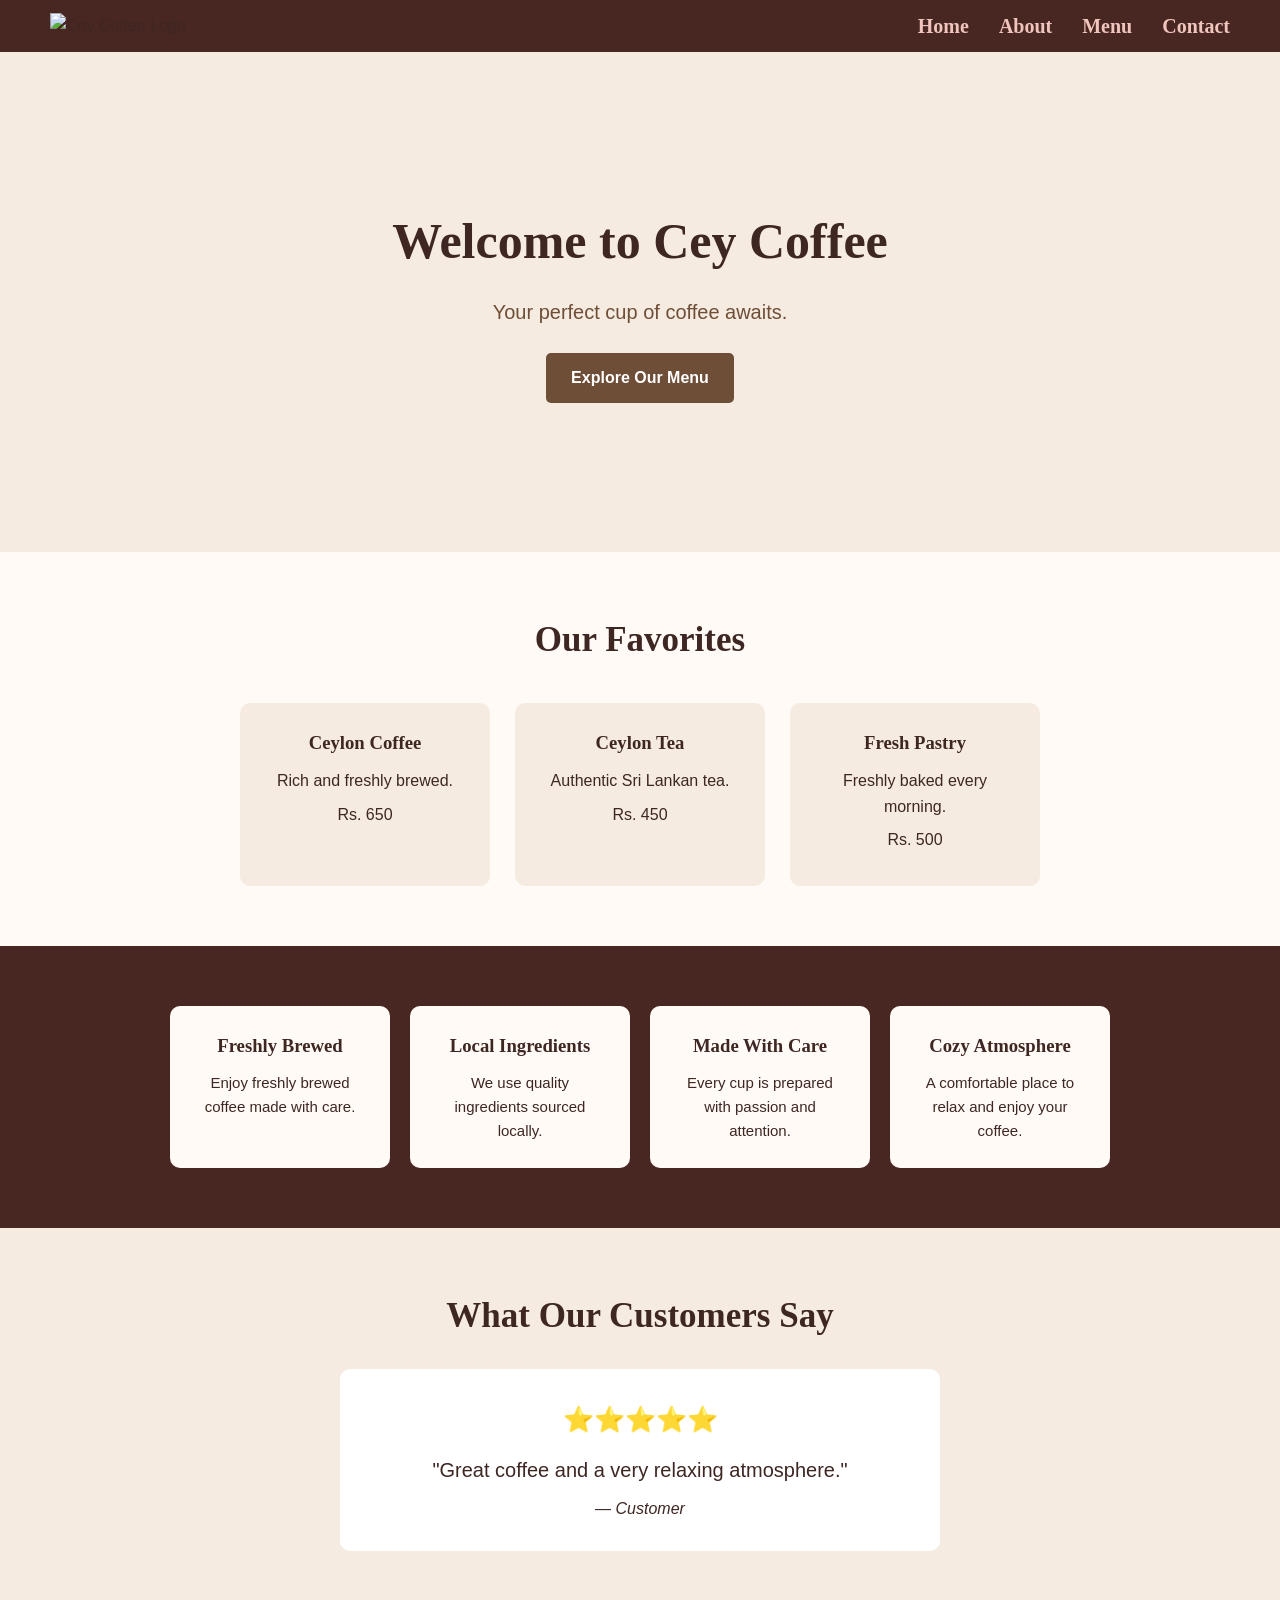
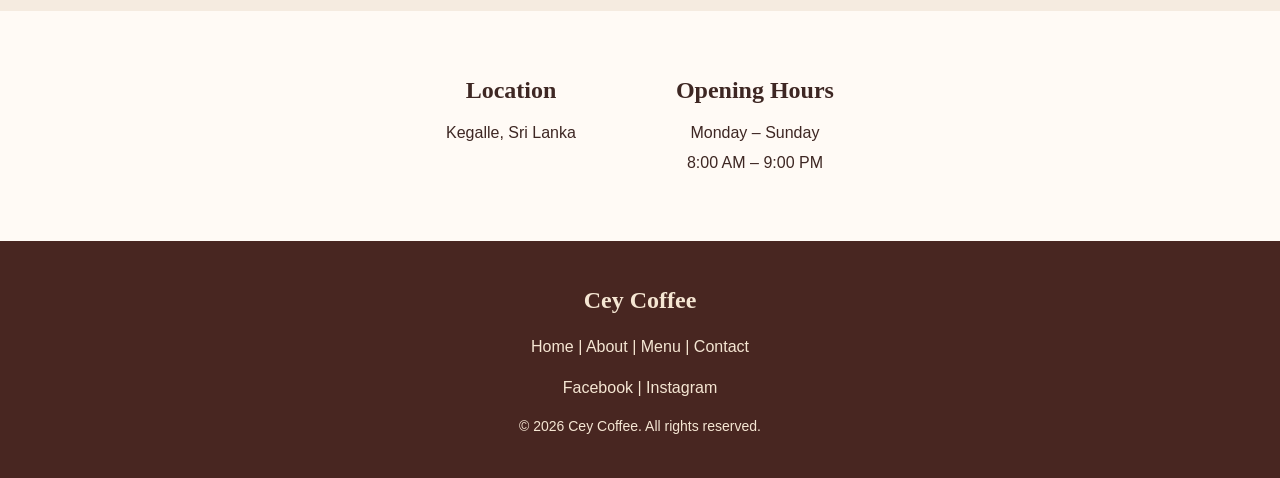
==== index.html @ d36662a2 "Add files via upload" ====
<!DOCTYPE html>
<html lang="en">
     <head></head>
<meta charset="UTF-8">
    <meta name="viewport" content="width=device-width, initial-scale=1.0">
    <title>Cey Coffee</title>
 
      <link rel="stylesheet" href="style.css">
    </head>
    <body>
      <nav>
        <div class="logo">
          <img src="pngtree-elegant-coffee-shop-logo-with-leaf-design-png-image_20624399.png" alt="Cey Coffee Logo">
        </div>
        <ul class="nav-links">
          <li><a href="index.html">Home</a></li>
          <li><a href="about.html">About</a></li>
          <li><a href="menu.html">Menu</a></li>
          <li><a href="contact.html">Contact</a></li>
        </ul>
      </nav>


      <section class="hero">
        <div class="hero-content">
          <h1>Welcome to Cey Coffee</h1>
          <p>Your perfect cup of coffee awaits.</p>
          <a href="menu.html" class="btn">Explore Our Menu</a>
           
        </div>
      </section>

      <section class="feathured">
        <section class="featured">
    <h2>Our Favorites</h2>

    <div class="products">

        <div class="product">
            <h3>Ceylon Coffee</h3>
            <p>Rich and freshly brewed.</p>
            <p>Rs. 650</p>
        </div>

        <div class="product">
            <h3>Ceylon Tea</h3>
            <p>Authentic Sri Lankan tea.</p>
            <p>Rs. 450</p>
        </div>

        <div class="product">
            <h3>Fresh Pastry</h3>
            <p>Freshly baked every morning.</p>
            <p>Rs. 500</p>
        </div>

    </div>
</section>

<section class="features">

    <div class="feature">
        <h3> Freshly Brewed</h3>
        <p>Enjoy freshly brewed coffee made with care.</p>
    </div>

    <div class="feature">
        <h3> Local Ingredients</h3>
        <p>We use quality ingredients sourced locally.</p>
    </div>

    <div class="feature">
        <h3> Made With Care</h3>
        <p>Every cup is prepared with passion and attention.</p>
    </div>

    <div class="feature">
        <h3> Cozy Atmosphere</h3>
        <p>A comfortable place to relax and enjoy your coffee.</p>
    </div>

</section>

<section class="testimonial">

    <h2>What Our Customers Say</h2>

    <div class="review">
        <p class="stars">⭐⭐⭐⭐⭐</p>

        <p class="review-text">
            "Great coffee and a very relaxing atmosphere."
        </p>

        <p class="customer">— Customer</p>
    </div>

</section>

<section class="location">

    <div class="location-info">
        <h2> Location</h2>
        <p>Kegalle, Sri Lanka</p>
    </div>

    <div class="opening-hours">
        <h2> Opening Hours</h2>
        <p>Monday – Sunday</p>
        <p>8:00 AM – 9:00 PM</p>
    </div>

</section>

      

<footer>
    <h2>Cey Coffee</h2>

    <nav>
        <a href="index.html">Home</a> |
        <a href="about.html">About</a> |
        <a href="menu.html">Menu</a> |
        <a href="contact.html">Contact</a>
    </nav>

    <div class="social-links">
        <a href="#">Facebook</a> |
        <a href="#">Instagram</a>
    </div>

    <p>&copy; 2026 Cey Coffee. All rights reserved.</p>

      </footer>
    </body>

</html>
---- style.css ----
/* =========================
   GENERAL
========================= */

* {
    margin: 0;
    padding: 0;
    box-sizing: border-box;
}

body {
    font-family: Arial, sans-serif;
    line-height: 1.6;
    color: #3e2723;
}


/* =========================
   NAVBAR
========================= */

nav {
    display: flex;
    flex-direction: row;
    justify-content: space-between;
    align-items: center;

    padding: 10px 50px;
    background-color: #482621;
}


/* Logo */

.logo img {
    width: 80px;
    height: auto;
}


/* Navigation links */

.nav-links {
    display: flex;
    flex-direction: row;
    gap: 30px;

    list-style: none;
    margin: 0;
    padding: 0;
}


/* Navigation text */

.nav-links a {
    color: #f0c5bd;
    text-decoration: none;

    font-family: Georgia, serif;
    font-size: 20px;
    font-weight: bold;
}


/* Navigation hover */

.nav-links a:hover {
    color: #d4a373;
}


/* =========================
   HERO
========================= */

.hero {
    height: 500px;

    display: flex;
    justify-content: center;
    align-items: center;

    text-align: center;

    background-color: #f5ebe0;
    
}

.hero-content h1 {
    font-family: Georgia, serif;
    font-size: 50px;

    color: #3e2723;

    margin-bottom: 15px;
}

.hero-content p {
    font-family: Arial, sans-serif;
    font-size: 20px;

    color: #6f4e37;

    margin-bottom: 25px;
}


/* Button */

.btn {
    display: inline-block;

    padding: 12px 25px;

    background-color: #6f4e37;
    color: white;

    text-decoration: none;

    font-family: Arial, sans-serif;
    font-weight: bold;

    border-radius: 5px;
}

.btn:hover {
    background-color: #3e2723;
}


/* =========================
   FEATURED PRODUCTS
========================= */

.featured {
    padding: 60px 50px;

    text-align: center;

    background-color: #fffaf5;
}

.featured h2 {
    font-family: Georgia, serif;
    font-size: 35px;

    margin-bottom: 35px;
}


/* Product container */

.products {
    display: flex;
    justify-content: center;

    gap: 25px;
}


/* Product card */

.product {
    width: 250px;

    padding: 25px;

    background-color: #f5ebe0;

    border-radius: 10px;
}

.product h3 {
    font-family: Georgia, serif;
    margin-bottom: 10px;
}

.product p {
    margin-bottom: 8px;
}


/* =========================
   FEATURES
========================= */

.features {
    display: flex;
    justify-content: center;

    gap: 20px;

    padding: 60px 50px;

    background-color: #482621;
}

.feature {
    width: 220px;

    padding: 25px;

    text-align: center;

    background-color: #fffaf5;

    border-radius: 10px;
}

.feature h3 {
    font-family: Georgia, serif;

    margin-bottom: 10px;
}

.feature p {
    font-size: 15px;
}


/* =========================
   TESTIMONIAL
========================= */

.testimonial {
    padding: 60px 30px;

    text-align: center;

    background-color: #f5ebe0;
}

.testimonial h2 {
    font-family: Georgia, serif;
    font-size: 35px;

    margin-bottom: 25px;
}

.review {
    max-width: 600px;

    margin: auto;

    padding: 30px;

    background-color: white;

    border-radius: 10px;
}

.stars {
    font-size: 25px;

    margin-bottom: 15px;
}

.review-text {
    font-size: 20px;

    margin-bottom: 10px;
}

.customer {
    font-style: italic;
}


/* =========================
   LOCATION
========================= */

.location {
    display: flex;
    justify-content: center;

    gap: 100px;

    padding: 60px 30px;

    text-align: center;

    background-color: #fffaf5;
}

.location h2 {
    font-family: Georgia, serif;

    margin-bottom: 10px;
}

.location p {
    margin-bottom: 5px;
}


/* =========================
   FOOTER
========================= */

footer {
    padding: 40px 30px;

    text-align: center;

    background-color: #482621;

    color: #f5e6d3;
}

footer h2 {
    font-family: Georgia, serif;

    margin-bottom: 15px;
}

footer nav {
    display: block;

    padding: 0;

    background-color: transparent;
}

footer nav a {
    color: #f5e6d3;

    text-decoration: none;
}

footer nav a:hover {
    color: #d4a373;
}

.social-links {
    margin: 15px 0;
}

.social-links a {
    color: #f5e6d3;

    text-decoration: none;
}

.social-links a:hover {
    color: #d4a373;
}

footer p {
    font-size: 14px;
}

/* =========================
   ABOUT HERO
========================= */

.about-hero {
    height: 350px;

    display: flex;
    flex-direction: column;
    justify-content: center;
    align-items: center;

    text-align: center;

    background-color: #f5ebe0;
}

.about-hero h1 {
    font-family: Georgia, serif;
    font-size: 45px;
    color: #3e2723;
    margin-bottom: 15px;
}

.about-hero p {
    font-size: 20px;
    color: #6f4e37;
}


/* =========================
   OUR STORY
========================= */

.about-story {
    display: flex;
    justify-content: center;
    align-items: center;

    gap: 60px;

    padding: 70px 50px;

    background-color: #fffaf5;
}

.about-text {
    max-width: 500px;
}

.about-text h2 {
    font-family: Georgia, serif;
    font-size: 35px;
    color: #3e2723;

    margin-bottom: 20px;
}

.about-text p {
    font-size: 17px;
    color: #6f4e37;

    margin-bottom: 15px;
}

.about-image img {
    width: 400px;
    height: 300px;

    object-fit: cover;

    border-radius: 12px;
}


/* =========================
   VALUES
========================= */

.values {
    padding: 70px 50px;

    text-align: center;

    background-color: #f5ebe0;
}

.values h2 {
    font-family: Georgia, serif;
    font-size: 35px;

    color: #3e2723;

    margin-bottom: 35px;
}

.value-container {
    display: flex;
    justify-content: center;

    gap: 25px;
}

.value {
    width: 250px;

    padding: 25px;

    background-color: white;

    border-radius: 10px;
}

.value h3 {
    font-family: Georgia, serif;
    color: #6f4e37;

    margin-bottom: 10px;
}

.value p {
    font-size: 15px;
    color: #555;
}

/* =========================
   MENU HERO
========================= */

.menu-hero {
    height: 300px;

    display: flex;
    flex-direction: column;
    justify-content: center;
    align-items: center;

    text-align: center;

    background-color: #f5ebe0;
}

.menu-hero h1 {
    font-family: Georgia, serif;
    font-size: 45px;
    color: #3e2723;
    margin-bottom: 10px;
}

.menu-hero p {
    font-size: 20px;
    color: #6f4e37;
}


/* =========================
   MENU SECTIONS
========================= */

.menu-section {
    padding: 60px 50px;

    text-align: center;

    background-color: #fffaf5;
}

.menu-section:nth-of-type(odd) {
    background-color: #f5ebe0;
}

.menu-section h2 {
    font-family: Georgia, serif;
    font-size: 32px;
    color: #3e2723;

    margin-bottom: 30px;
}


/* =========================
   MENU ITEMS
========================= */

.menu-items {
    display: flex;
    justify-content: center;

    gap: 25px;
}

.menu-item {
    width: 280px;

    padding: 25px;

    background-color: white;

    border-radius: 10px;

    box-shadow: 0 4px 10px rgba(0, 0, 0, 0.1);
}

.menu-item h3 {
    font-family: Georgia, serif;
    font-size: 22px;

    color: #6f4e37;

    margin-bottom: 10px;
}

.menu-item p {
    color: #555;

    margin-bottom: 15px;
}

.menu-item span {
    font-weight: bold;
    font-size: 18px;

    color: #482621;
}

/* =========================
   CONTACT HERO
========================= */

.contact-hero {
    height: 300px;

    display: flex;
    flex-direction: column;
    justify-content: center;
    align-items: center;

    text-align: center;

    background-color: #f5ebe0;
}

.contact-hero h1 {
    font-family: Georgia, serif;
    font-size: 45px;
    color: #3e2723;

    margin-bottom: 10px;
}

.contact-hero p {
    font-size: 20px;
    color: #6f4e37;
}


/* =========================
   CONTACT SECTION
========================= */

.contact-section {
    display: flex;
    justify-content: center;
    align-items: flex-start;

    gap: 60px;

    padding: 70px 50px;

    background-color: #fffaf5;
}


/* Contact information */

.contact-info {
    width: 400px;
}

.contact-info h2,
.contact-form h2 {
    font-family: Georgia, serif;
    font-size: 30px;

    color: #3e2723;

    margin-bottom: 25px;
}

.contact-info p {
    font-size: 17px;
    color: #6f4e37;

    margin-bottom: 12px;
}


/* =========================
   CONTACT FORM
========================= */

.contact-form {
    width: 450px;

    padding: 30px;

    background-color: #f5ebe0;

    border-radius: 10px;
}


/* Labels */

.contact-form label {
    display: block;

    margin-bottom: 5px;

    color: #3e2723;

    font-weight: bold;
}


/* Input and textarea */

.contact-form input,
.contact-form textarea {
    width: 100%;

    padding: 12px;

    margin-bottom: 18px;

    border: 1px solid #c9aaa0;
    border-radius: 5px;

    font-family: Arial, sans-serif;
    font-size: 16px;
}


/* Message box */

.contact-form textarea {
    resize: vertical;
}


/* Send button */

.contact-form button {
    padding: 12px 25px;

    border: none;
    border-radius: 5px;

    background-color: #6f4e37;
    color: white;

    font-size: 16px;
    font-weight: bold;

    cursor: pointer;
}


/* Button hover */

.contact-form button:hover {
    background-color: #3e2723;
}
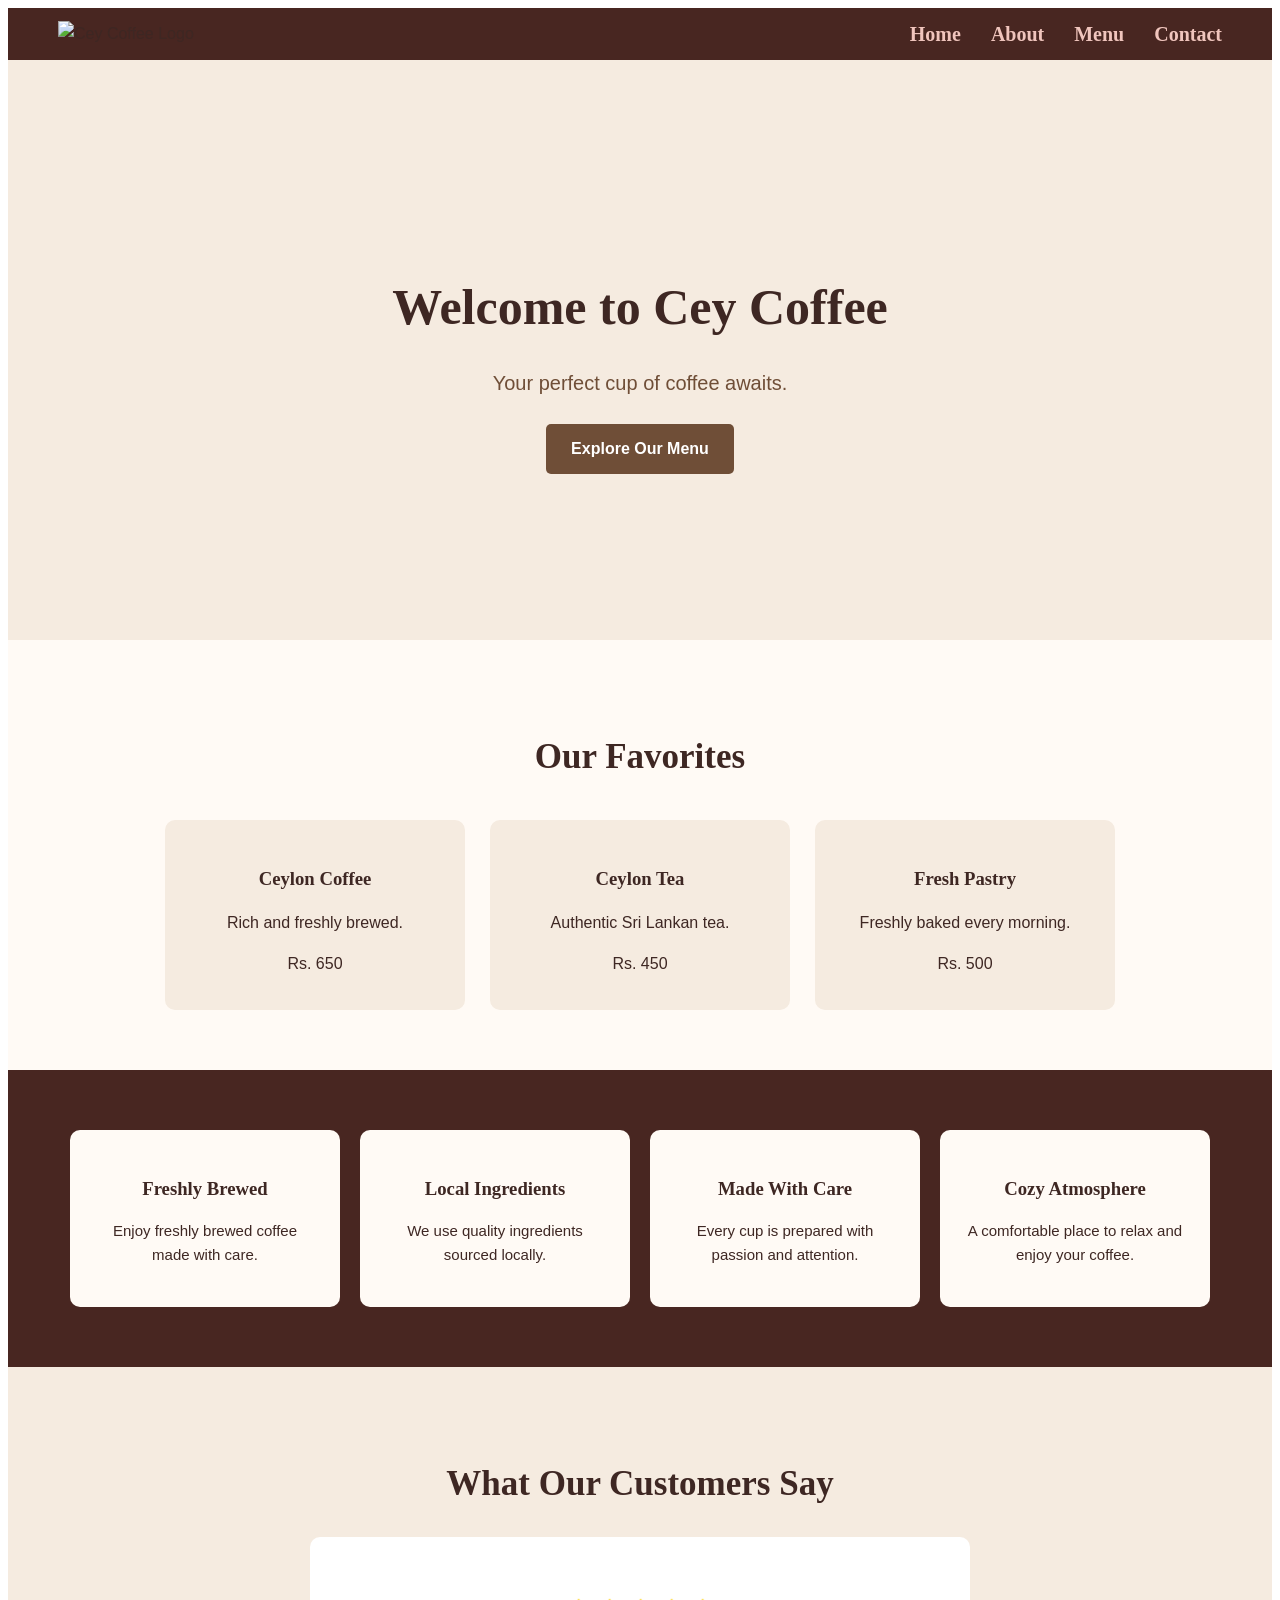
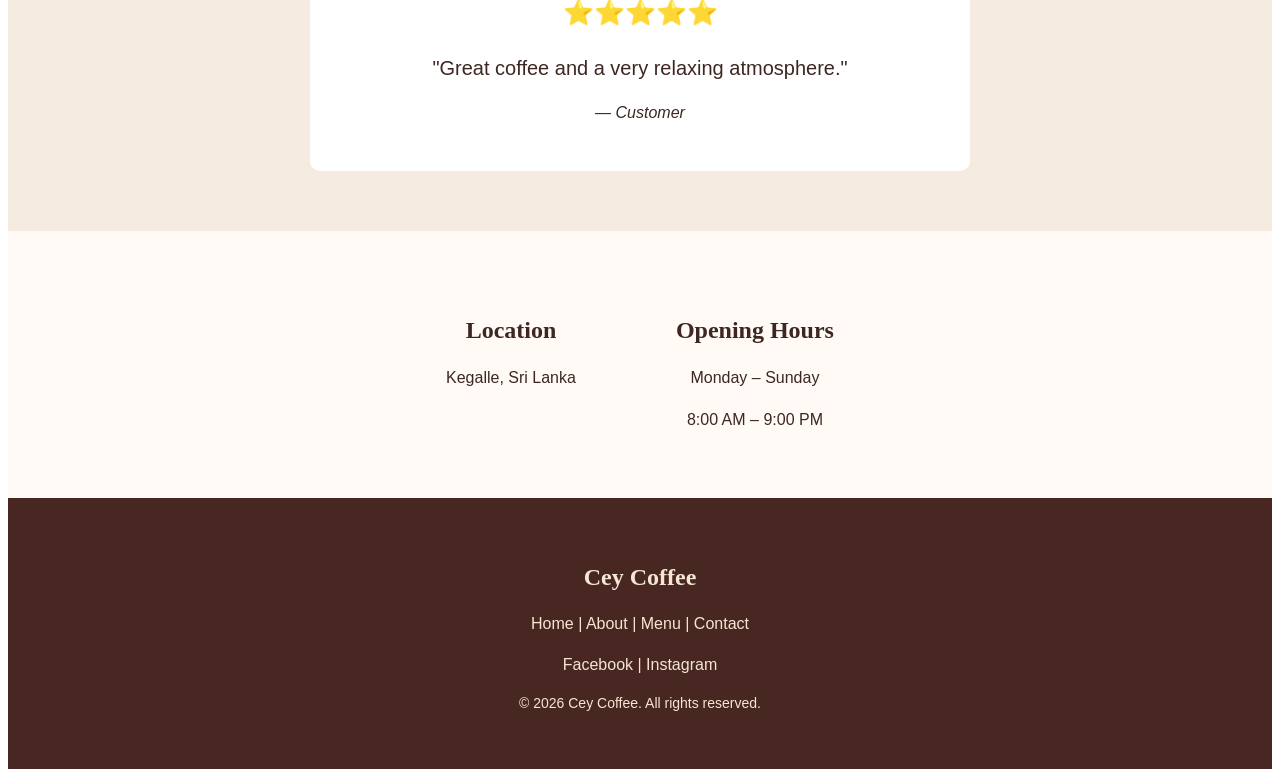
==== commit 3b9f3239: "Update index.html" ====
--- a/index.html
+++ b/index.html
@@ -1,6 +1,7 @@
 <!DOCTYPE html>
 <html lang="en">
-     <head></head>
+     <head>
+          <meta name="viewport" content="width=device-width, initial-scale=1.0">
 <meta charset="UTF-8">
     <meta name="viewport" content="width=device-width, initial-scale=1.0">
     <title>Cey Coffee</title>
--- a/style.css
+++ b/style.css
@@ -1,3 +1,4 @@
+```css
 /* =========================
    GENERAL
 ========================= */
@@ -8,10 +9,20 @@
     box-sizing: border-box;
 }
 
+html {
+    scroll-behavior: smooth;
+}
+
 body {
     font-family: Arial, sans-serif;
     line-height: 1.6;
     color: #3e2723;
+    overflow-x: hidden;
+}
+
+img {
+    max-width: 100%;
+    height: auto;
 }
 
 
@@ -21,25 +32,18 @@
 
 nav {
     display: flex;
-    flex-direction: row;
     justify-content: space-between;
     align-items: center;
 
     padding: 10px 50px;
     background-color: #482621;
 }
-
-
-/* Logo */
 
 .logo img {
     width: 80px;
     height: auto;
 }
 
-
-/* Navigation links */
-
 .nav-links {
     display: flex;
     flex-direction: row;
@@ -50,9 +54,6 @@
     padding: 0;
 }
 
-
-/* Navigation text */
-
 .nav-links a {
     color: #f0c5bd;
     text-decoration: none;
@@ -62,9 +63,6 @@
     font-weight: bold;
 }
 
-
-/* Navigation hover */
-
 .nav-links a:hover {
     color: #d4a373;
 }
@@ -75,7 +73,7 @@
 ========================= */
 
 .hero {
-    height: 500px;
+    min-height: 500px;
 
     display: flex;
     justify-content: center;
@@ -83,8 +81,13 @@
 
     text-align: center;
 
+    padding: 40px 20px;
+
     background-color: #f5ebe0;
-    
+}
+
+.hero-content {
+    max-width: 900px;
 }
 
 .hero-content h1 {
@@ -105,9 +108,6 @@
     margin-bottom: 25px;
 }
 
-
-/* Button */
-
 .btn {
     display: inline-block;
 
@@ -148,18 +148,13 @@
     margin-bottom: 35px;
 }
 
-
-/* Product container */
-
 .products {
     display: flex;
     justify-content: center;
+    flex-wrap: wrap;
 
     gap: 25px;
 }
-
-
-/* Product card */
 
 .product {
     width: 250px;
@@ -188,6 +183,7 @@
 .features {
     display: flex;
     justify-content: center;
+    flex-wrap: wrap;
 
     gap: 20px;
 
@@ -239,6 +235,7 @@
 }
 
 .review {
+    width: 100%;
     max-width: 600px;
 
     margin: auto;
@@ -274,6 +271,7 @@
 .location {
     display: flex;
     justify-content: center;
+    flex-wrap: wrap;
 
     gap: 100px;
 
@@ -351,12 +349,13 @@
     font-size: 14px;
 }
 
+
 /* =========================
    ABOUT HERO
 ========================= */
 
 .about-hero {
-    height: 350px;
+    min-height: 350px;
 
     display: flex;
     flex-direction: column;
@@ -365,6 +364,8 @@
 
     text-align: center;
 
+    padding: 40px 20px;
+
     background-color: #f5ebe0;
 }
 
@@ -389,6 +390,7 @@
     display: flex;
     justify-content: center;
     align-items: center;
+    flex-wrap: wrap;
 
     gap: 60px;
 
@@ -398,6 +400,7 @@
 }
 
 .about-text {
+    width: 100%;
     max-width: 500px;
 }
 
@@ -416,8 +419,13 @@
     margin-bottom: 15px;
 }
 
+.about-image {
+    width: 100%;
+    max-width: 400px;
+}
+
 .about-image img {
-    width: 400px;
+    width: 100%;
     height: 300px;
 
     object-fit: cover;
@@ -450,6 +458,7 @@
 .value-container {
     display: flex;
     justify-content: center;
+    flex-wrap: wrap;
 
     gap: 25px;
 }
@@ -476,12 +485,13 @@
     color: #555;
 }
 
+
 /* =========================
    MENU HERO
 ========================= */
 
 .menu-hero {
-    height: 300px;
+    min-height: 300px;
 
     display: flex;
     flex-direction: column;
@@ -490,6 +500,8 @@
 
     text-align: center;
 
+    padding: 40px 20px;
+
     background-color: #f5ebe0;
 }
 
@@ -538,6 +550,7 @@
 .menu-items {
     display: flex;
     justify-content: center;
+    flex-wrap: wrap;
 
     gap: 25px;
 }
@@ -576,12 +589,13 @@
     color: #482621;
 }
 
+
 /* =========================
    CONTACT HERO
 ========================= */
 
 .contact-hero {
-    height: 300px;
+    min-height: 300px;
 
     display: flex;
     flex-direction: column;
@@ -590,6 +604,8 @@
 
     text-align: center;
 
+    padding: 40px 20px;
+
     background-color: #f5ebe0;
 }
 
@@ -615,6 +631,7 @@
     display: flex;
     justify-content: center;
     align-items: flex-start;
+    flex-wrap: wrap;
 
     gap: 60px;
 
@@ -623,11 +640,9 @@
     background-color: #fffaf5;
 }
 
-
-/* Contact information */
-
 .contact-info {
-    width: 400px;
+    width: 100%;
+    max-width: 400px;
 }
 
 .contact-info h2,
@@ -653,7 +668,8 @@
 ========================= */
 
 .contact-form {
-    width: 450px;
+    width: 100%;
+    max-width: 450px;
 
     padding: 30px;
 
@@ -661,9 +677,6 @@
 
     border-radius: 10px;
 }
-
-
-/* Labels */
 
 .contact-form label {
     display: block;
@@ -674,9 +687,6 @@
 
     font-weight: bold;
 }
-
-
-/* Input and textarea */
 
 .contact-form input,
 .contact-form textarea {
@@ -693,16 +703,10 @@
     font-size: 16px;
 }
 
-
-/* Message box */
-
 .contact-form textarea {
     resize: vertical;
 }
 
-
-/* Send button */
-
 .contact-form button {
     padding: 12px 25px;
 
@@ -718,9 +722,338 @@
     cursor: pointer;
 }
 
-
-/* Button hover */
-
 .contact-form button:hover {
     background-color: #3e2723;
-}+}
+
+
+/* ==================================================
+   TABLET
+================================================== */
+
+@media (max-width: 900px) {
+
+    nav {
+        padding: 10px 25px;
+    }
+
+    .nav-links {
+        gap: 15px;
+    }
+
+    .nav-links a {
+        font-size: 17px;
+    }
+
+    .products,
+    .features,
+    .value-container,
+    .menu-items {
+        gap: 20px;
+    }
+
+    .location {
+        gap: 50px;
+    }
+
+    .about-story,
+    .contact-section {
+        gap: 40px;
+    }
+}
+
+
+/* ==================================================
+   MOBILE
+================================================== */
+
+@media (max-width: 600px) {
+
+    /* NAVBAR */
+
+    nav {
+        flex-direction: column;
+        gap: 12px;
+
+        padding: 15px 20px;
+    }
+
+    .logo img {
+        width: 70px;
+    }
+
+    .nav-links {
+        width: 100%;
+
+        justify-content: center;
+        flex-wrap: wrap;
+
+        gap: 10px 18px;
+    }
+
+    .nav-links a {
+        font-size: 15px;
+    }
+
+
+    /* HERO */
+
+    .hero {
+        min-height: 400px;
+
+        padding: 40px 20px;
+    }
+
+    .hero-content h1 {
+        font-size: 36px;
+        line-height: 1.2;
+    }
+
+    .hero-content p {
+        font-size: 17px;
+    }
+
+
+    /* FEATURED */
+
+    .featured {
+        padding: 45px 20px;
+    }
+
+    .featured h2 {
+        font-size: 30px;
+    }
+
+    .products {
+        flex-direction: column;
+        align-items: center;
+    }
+
+    .product {
+        width: 100%;
+        max-width: 320px;
+    }
+
+
+    /* FEATURES */
+
+    .features {
+        flex-direction: column;
+        align-items: center;
+
+        padding: 45px 20px;
+    }
+
+    .feature {
+        width: 100%;
+        max-width: 320px;
+    }
+
+
+    /* TESTIMONIAL */
+
+    .testimonial {
+        padding: 45px 20px;
+    }
+
+    .testimonial h2 {
+        font-size: 30px;
+    }
+
+    .review {
+        padding: 25px 20px;
+    }
+
+    .review-text {
+        font-size: 17px;
+    }
+
+
+    /* LOCATION */
+
+    .location {
+        flex-direction: column;
+
+        gap: 30px;
+
+        padding: 45px 20px;
+    }
+
+
+    /* ABOUT */
+
+    .about-hero {
+        min-height: 300px;
+    }
+
+    .about-hero h1 {
+        font-size: 36px;
+    }
+
+    .about-hero p {
+        font-size: 17px;
+    }
+
+    .about-story {
+        flex-direction: column;
+
+        padding: 50px 20px;
+
+        gap: 35px;
+    }
+
+    .about-text h2 {
+        font-size: 30px;
+    }
+
+    .about-text p {
+        font-size: 16px;
+    }
+
+    .about-image {
+        max-width: 100%;
+    }
+
+    .about-image img {
+        height: 250px;
+    }
+
+
+    /* VALUES */
+
+    .values {
+        padding: 50px 20px;
+    }
+
+    .values h2 {
+        font-size: 30px;
+    }
+
+    .value-container {
+        flex-direction: column;
+        align-items: center;
+    }
+
+    .value {
+        width: 100%;
+        max-width: 320px;
+    }
+
+
+    /* MENU */
+
+    .menu-hero {
+        min-height: 280px;
+    }
+
+    .menu-hero h1 {
+        font-size: 36px;
+    }
+
+    .menu-hero p {
+        font-size: 17px;
+    }
+
+    .menu-section {
+        padding: 45px 20px;
+    }
+
+    .menu-section h2 {
+        font-size: 28px;
+    }
+
+    .menu-items {
+        flex-direction: column;
+        align-items: center;
+    }
+
+    .menu-item {
+        width: 100%;
+        max-width: 320px;
+    }
+
+
+    /* CONTACT */
+
+    .contact-hero {
+        min-height: 280px;
+    }
+
+    .contact-hero h1 {
+        font-size: 36px;
+    }
+
+    .contact-hero p {
+        font-size: 17px;
+    }
+
+    .contact-section {
+        flex-direction: column;
+        align-items: center;
+
+        gap: 40px;
+
+        padding: 50px 20px;
+    }
+
+    .contact-info {
+        width: 100%;
+        max-width: 400px;
+    }
+
+    .contact-info h2,
+    .contact-form h2 {
+        font-size: 27px;
+    }
+
+    .contact-form {
+        width: 100%;
+        max-width: 450px;
+
+        padding: 25px 20px;
+    }
+
+
+    /* FOOTER */
+
+    footer {
+        padding: 35px 20px;
+    }
+}
+
+
+/* ==================================================
+   VERY SMALL PHONES
+================================================== */
+
+@media (max-width: 380px) {
+
+    .hero-content h1 {
+        font-size: 31px;
+    }
+
+    .about-hero h1,
+    .menu-hero h1,
+    .contact-hero h1 {
+        font-size: 31px;
+    }
+
+    .nav-links {
+        gap: 8px 12px;
+    }
+
+    .nav-links a {
+        font-size: 14px;
+    }
+
+    .featured h2,
+    .testimonial h2,
+    .values h2 {
+        font-size: 27px;
+    }
+}
+```
+
+
+
+
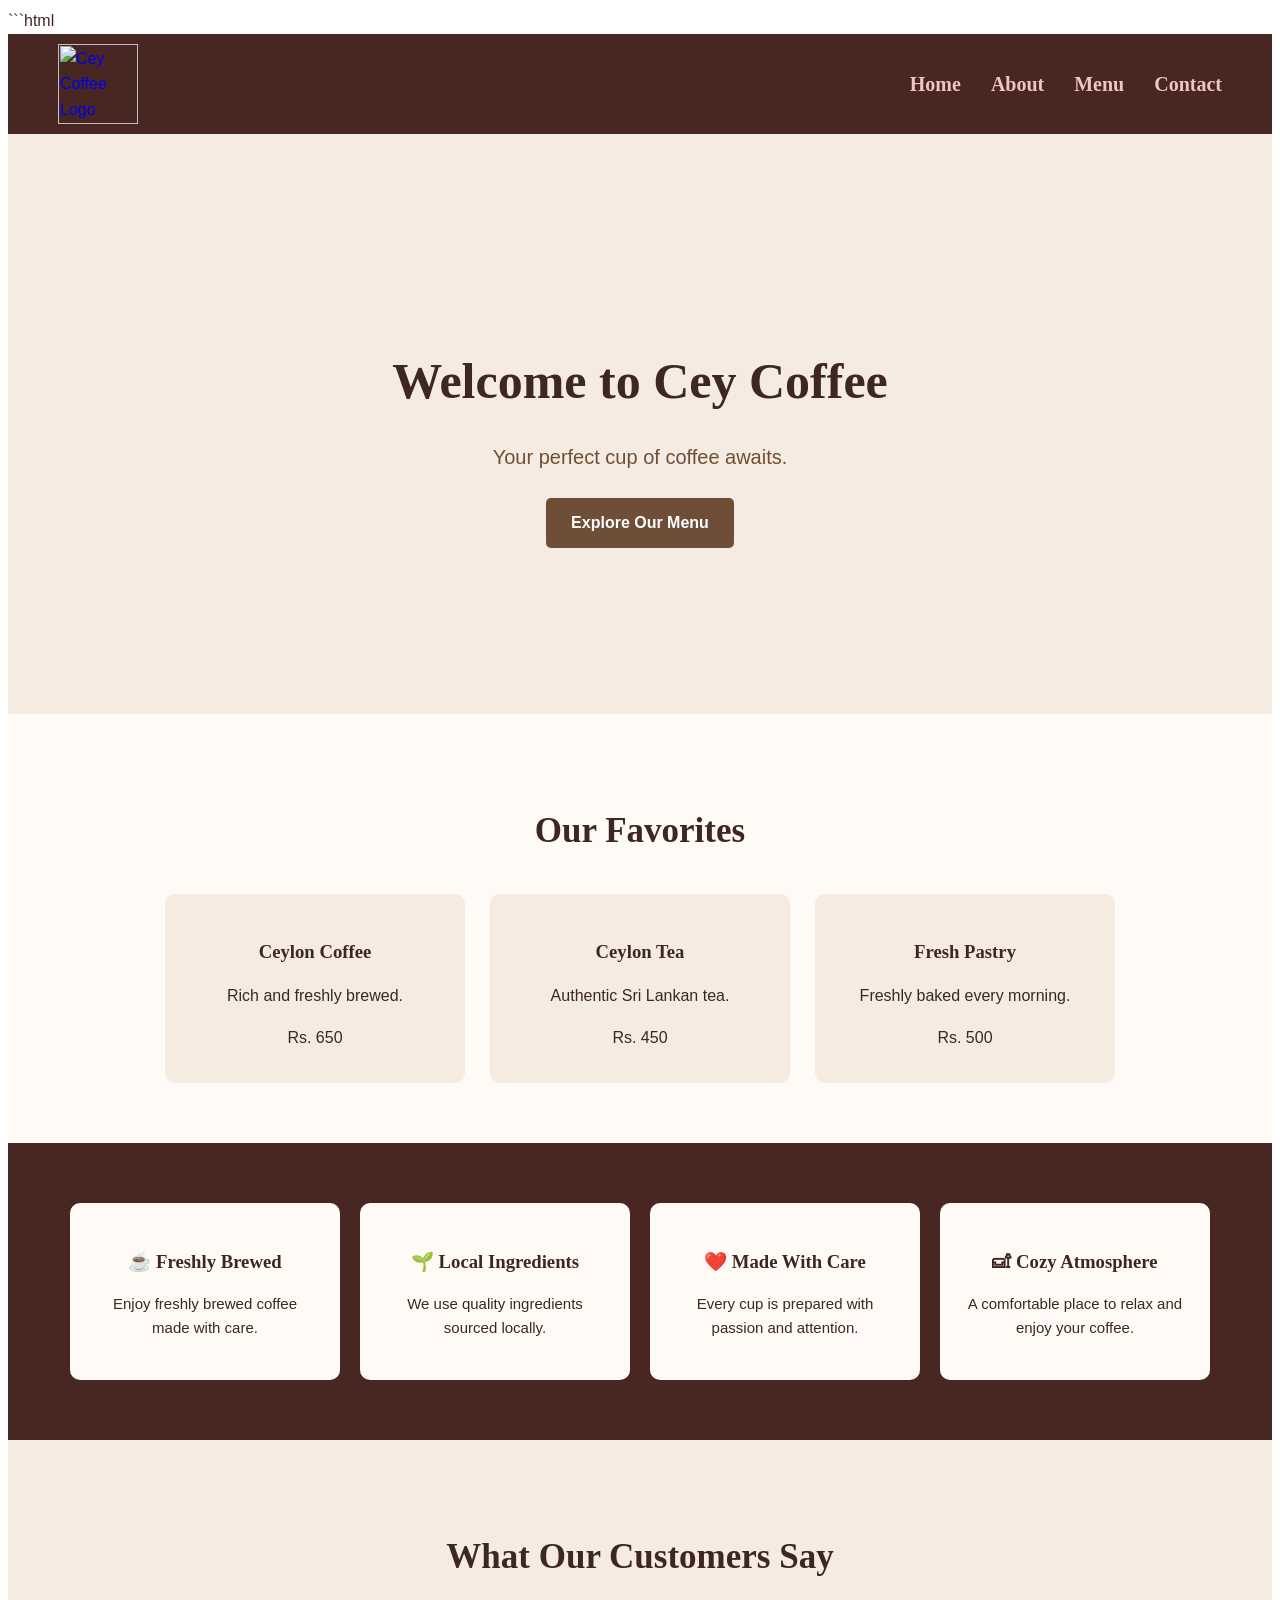
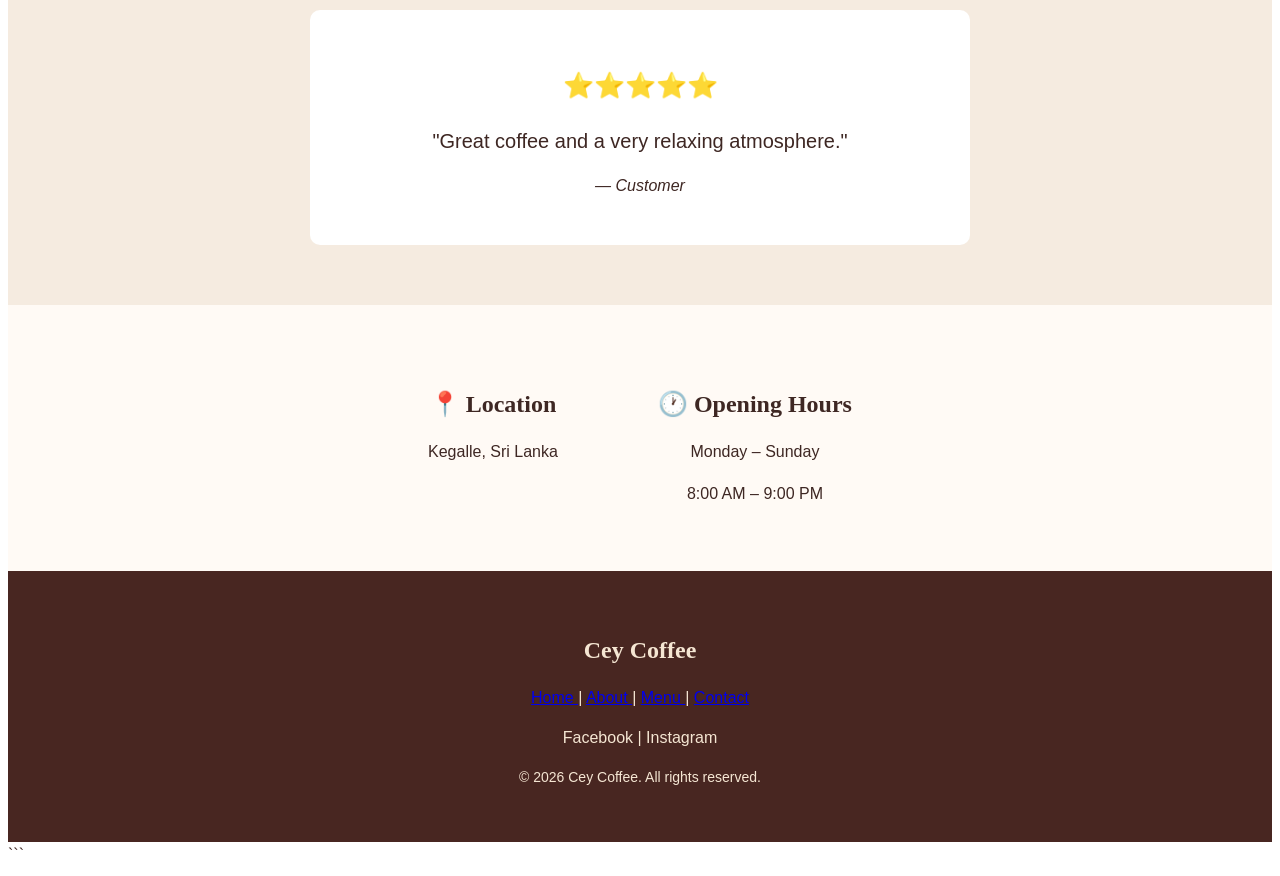
==== commit e0f30611: "Refactor index.html for better readability Rearranged head and body sections, improved indentation, " ====
--- a/index.html
+++ b/index.html
@@ -1,138 +1,364 @@
+```html
 <!DOCTYPE html>
 <html lang="en">
-     <head>
-          <meta name="viewport" content="width=device-width, initial-scale=1.0">
-<meta charset="UTF-8">
+
+<head>
+
+    <meta charset="UTF-8">
+
+    <!-- Mobile responsive -->
     <meta name="viewport" content="width=device-width, initial-scale=1.0">
+
     <title>Cey Coffee</title>
- 
-      <link rel="stylesheet" href="style.css">
-    </head>
-    <body>
-      <nav>
+
+    <link rel="stylesheet" href="style.css">
+
+</head>
+
+<body>
+
+
+    <!-- =========================
+         NAVIGATION
+    ========================== -->
+
+    <nav class="main-nav">
+
         <div class="logo">
-          <img src="pngtree-elegant-coffee-shop-logo-with-leaf-design-png-image_20624399.png" alt="Cey Coffee Logo">
-        </div>
+
+            <a href="index.html">
+
+                <img
+                    src="pngtree-elegant-coffee-shop-logo-with-leaf-design-png-image_20624399.png"
+                    alt="Cey Coffee Logo"
+                >
+
+            </a>
+
+        </div>
+
+
         <ul class="nav-links">
-          <li><a href="index.html">Home</a></li>
-          <li><a href="about.html">About</a></li>
-          <li><a href="menu.html">Menu</a></li>
-          <li><a href="contact.html">Contact</a></li>
+
+            <li>
+                <a href="index.html">Home</a>
+            </li>
+
+            <li>
+                <a href="about.html">About</a>
+            </li>
+
+            <li>
+                <a href="menu.html">Menu</a>
+            </li>
+
+            <li>
+                <a href="contact.html">Contact</a>
+            </li>
+
         </ul>
-      </nav>
-
-
-      <section class="hero">
+
+    </nav>
+
+
+    <!-- =========================
+         HERO
+    ========================== -->
+
+    <section class="hero">
+
         <div class="hero-content">
-          <h1>Welcome to Cey Coffee</h1>
-          <p>Your perfect cup of coffee awaits.</p>
-          <a href="menu.html" class="btn">Explore Our Menu</a>
-           
-        </div>
-      </section>
-
-      <section class="feathured">
-        <section class="featured">
-    <h2>Our Favorites</h2>
-
-    <div class="products">
-
-        <div class="product">
-            <h3>Ceylon Coffee</h3>
-            <p>Rich and freshly brewed.</p>
-            <p>Rs. 650</p>
-        </div>
-
-        <div class="product">
-            <h3>Ceylon Tea</h3>
-            <p>Authentic Sri Lankan tea.</p>
-            <p>Rs. 450</p>
-        </div>
-
-        <div class="product">
-            <h3>Fresh Pastry</h3>
-            <p>Freshly baked every morning.</p>
-            <p>Rs. 500</p>
-        </div>
-
-    </div>
-</section>
-
-<section class="features">
-
-    <div class="feature">
-        <h3> Freshly Brewed</h3>
-        <p>Enjoy freshly brewed coffee made with care.</p>
-    </div>
-
-    <div class="feature">
-        <h3> Local Ingredients</h3>
-        <p>We use quality ingredients sourced locally.</p>
-    </div>
-
-    <div class="feature">
-        <h3> Made With Care</h3>
-        <p>Every cup is prepared with passion and attention.</p>
-    </div>
-
-    <div class="feature">
-        <h3> Cozy Atmosphere</h3>
-        <p>A comfortable place to relax and enjoy your coffee.</p>
-    </div>
-
-</section>
-
-<section class="testimonial">
-
-    <h2>What Our Customers Say</h2>
-
-    <div class="review">
-        <p class="stars">⭐⭐⭐⭐⭐</p>
-
-        <p class="review-text">
-            "Great coffee and a very relaxing atmosphere."
+
+            <h1>
+                Welcome to Cey Coffee
+            </h1>
+
+            <p>
+                Your perfect cup of coffee awaits.
+            </p>
+
+            <a
+                href="menu.html"
+                class="btn"
+            >
+                Explore Our Menu
+            </a>
+
+        </div>
+
+    </section>
+
+
+    <!-- =========================
+         FEATURED PRODUCTS
+    ========================== -->
+
+    <section class="featured">
+
+        <h2>
+            Our Favorites
+        </h2>
+
+
+        <div class="products">
+
+
+            <div class="product">
+
+                <h3>
+                    Ceylon Coffee
+                </h3>
+
+                <p>
+                    Rich and freshly brewed.
+                </p>
+
+                <p>
+                    Rs. 650
+                </p>
+
+            </div>
+
+
+            <div class="product">
+
+                <h3>
+                    Ceylon Tea
+                </h3>
+
+                <p>
+                    Authentic Sri Lankan tea.
+                </p>
+
+                <p>
+                    Rs. 450
+                </p>
+
+            </div>
+
+
+            <div class="product">
+
+                <h3>
+                    Fresh Pastry
+                </h3>
+
+                <p>
+                    Freshly baked every morning.
+                </p>
+
+                <p>
+                    Rs. 500
+                </p>
+
+            </div>
+
+
+        </div>
+
+    </section>
+
+
+    <!-- =========================
+         FEATURES
+    ========================== -->
+
+    <section class="features">
+
+
+        <div class="feature">
+
+            <h3>
+                ☕ Freshly Brewed
+            </h3>
+
+            <p>
+                Enjoy freshly brewed coffee made with care.
+            </p>
+
+        </div>
+
+
+        <div class="feature">
+
+            <h3>
+                🌱 Local Ingredients
+            </h3>
+
+            <p>
+                We use quality ingredients sourced locally.
+            </p>
+
+        </div>
+
+
+        <div class="feature">
+
+            <h3>
+                ❤️ Made With Care
+            </h3>
+
+            <p>
+                Every cup is prepared with passion
+                and attention.
+            </p>
+
+        </div>
+
+
+        <div class="feature">
+
+            <h3>
+                🛋 Cozy Atmosphere
+            </h3>
+
+            <p>
+                A comfortable place to relax and enjoy
+                your coffee.
+            </p>
+
+        </div>
+
+
+    </section>
+
+
+    <!-- =========================
+         TESTIMONIAL
+    ========================== -->
+
+    <section class="testimonial">
+
+        <h2>
+            What Our Customers Say
+        </h2>
+
+
+        <div class="review">
+
+            <p class="stars">
+                ⭐⭐⭐⭐⭐
+            </p>
+
+            <p class="review-text">
+                "Great coffee and a very relaxing atmosphere."
+            </p>
+
+            <p class="customer">
+                — Customer
+            </p>
+
+        </div>
+
+    </section>
+
+
+    <!-- =========================
+         LOCATION
+    ========================== -->
+
+    <section class="location">
+
+
+        <div class="location-info">
+
+            <h2>
+                📍 Location
+            </h2>
+
+            <p>
+                Kegalle, Sri Lanka
+            </p>
+
+        </div>
+
+
+        <div class="opening-hours">
+
+            <h2>
+                🕐 Opening Hours
+            </h2>
+
+            <p>
+                Monday – Sunday
+            </p>
+
+            <p>
+                8:00 AM – 9:00 PM
+            </p>
+
+        </div>
+
+
+    </section>
+
+
+    <!-- =========================
+         FOOTER
+    ========================== -->
+
+    <footer>
+
+        <h2>
+            Cey Coffee
+        </h2>
+
+
+        <div class="footer-nav">
+
+            <a href="index.html">
+                Home
+            </a>
+
+            <span>|</span>
+
+            <a href="about.html">
+                About
+            </a>
+
+            <span>|</span>
+
+            <a href="menu.html">
+                Menu
+            </a>
+
+            <span>|</span>
+
+            <a href="contact.html">
+                Contact
+            </a>
+
+        </div>
+
+
+        <div class="social-links">
+
+            <a href="#">
+                Facebook
+            </a>
+
+            <span>|</span>
+
+            <a href="#">
+                Instagram
+            </a>
+
+        </div>
+
+
+        <p>
+            &copy; 2026 Cey Coffee. All rights reserved.
         </p>
 
-        <p class="customer">— Customer</p>
-    </div>
-
-</section>
-
-<section class="location">
-
-    <div class="location-info">
-        <h2> Location</h2>
-        <p>Kegalle, Sri Lanka</p>
-    </div>
-
-    <div class="opening-hours">
-        <h2> Opening Hours</h2>
-        <p>Monday – Sunday</p>
-        <p>8:00 AM – 9:00 PM</p>
-    </div>
-
-</section>
-
-      
-
-<footer>
-    <h2>Cey Coffee</h2>
-
-    <nav>
-        <a href="index.html">Home</a> |
-        <a href="about.html">About</a> |
-        <a href="menu.html">Menu</a> |
-        <a href="contact.html">Contact</a>
-    </nav>
-
-    <div class="social-links">
-        <a href="#">Facebook</a> |
-        <a href="#">Instagram</a>
-    </div>
-
-    <p>&copy; 2026 Cey Coffee. All rights reserved.</p>
-
-      </footer>
-    </body>
+
+    </footer>
+
+
+</body>
 
 </html>
+```
+
+     
+  
+
